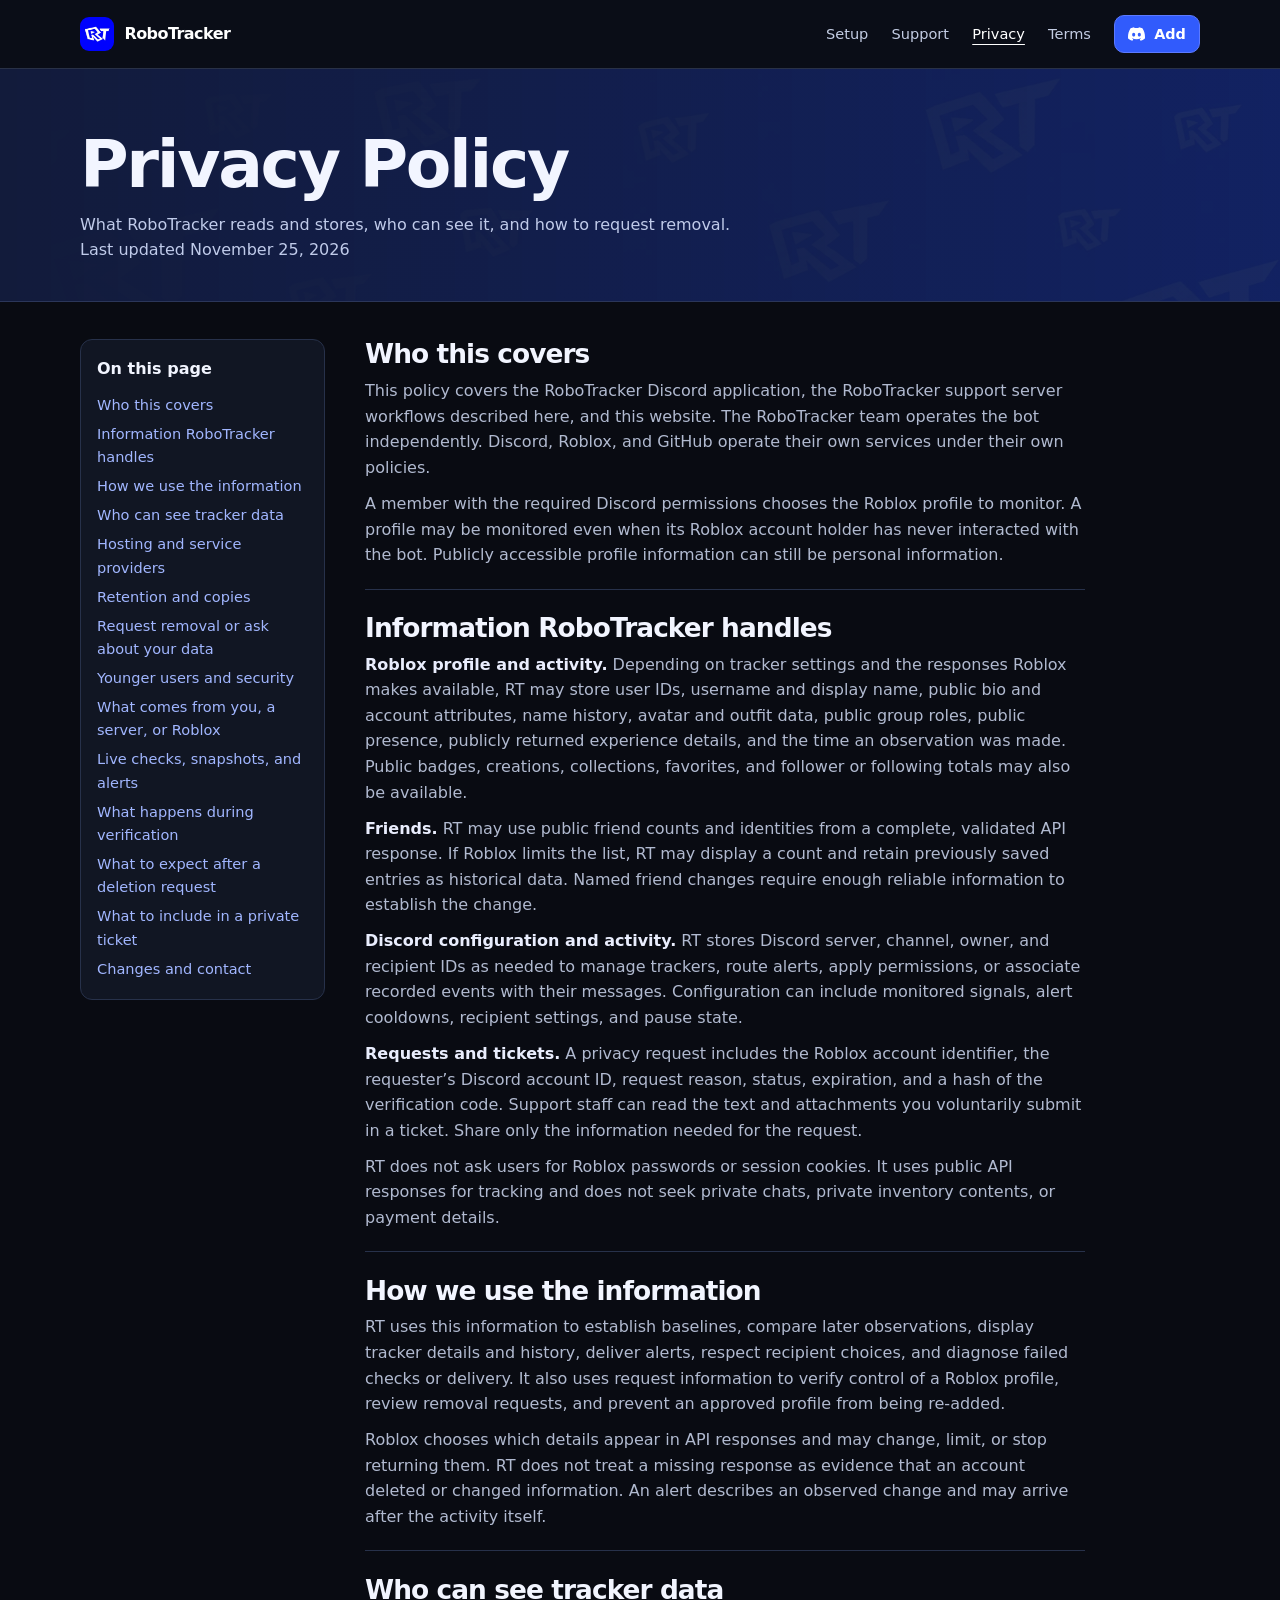
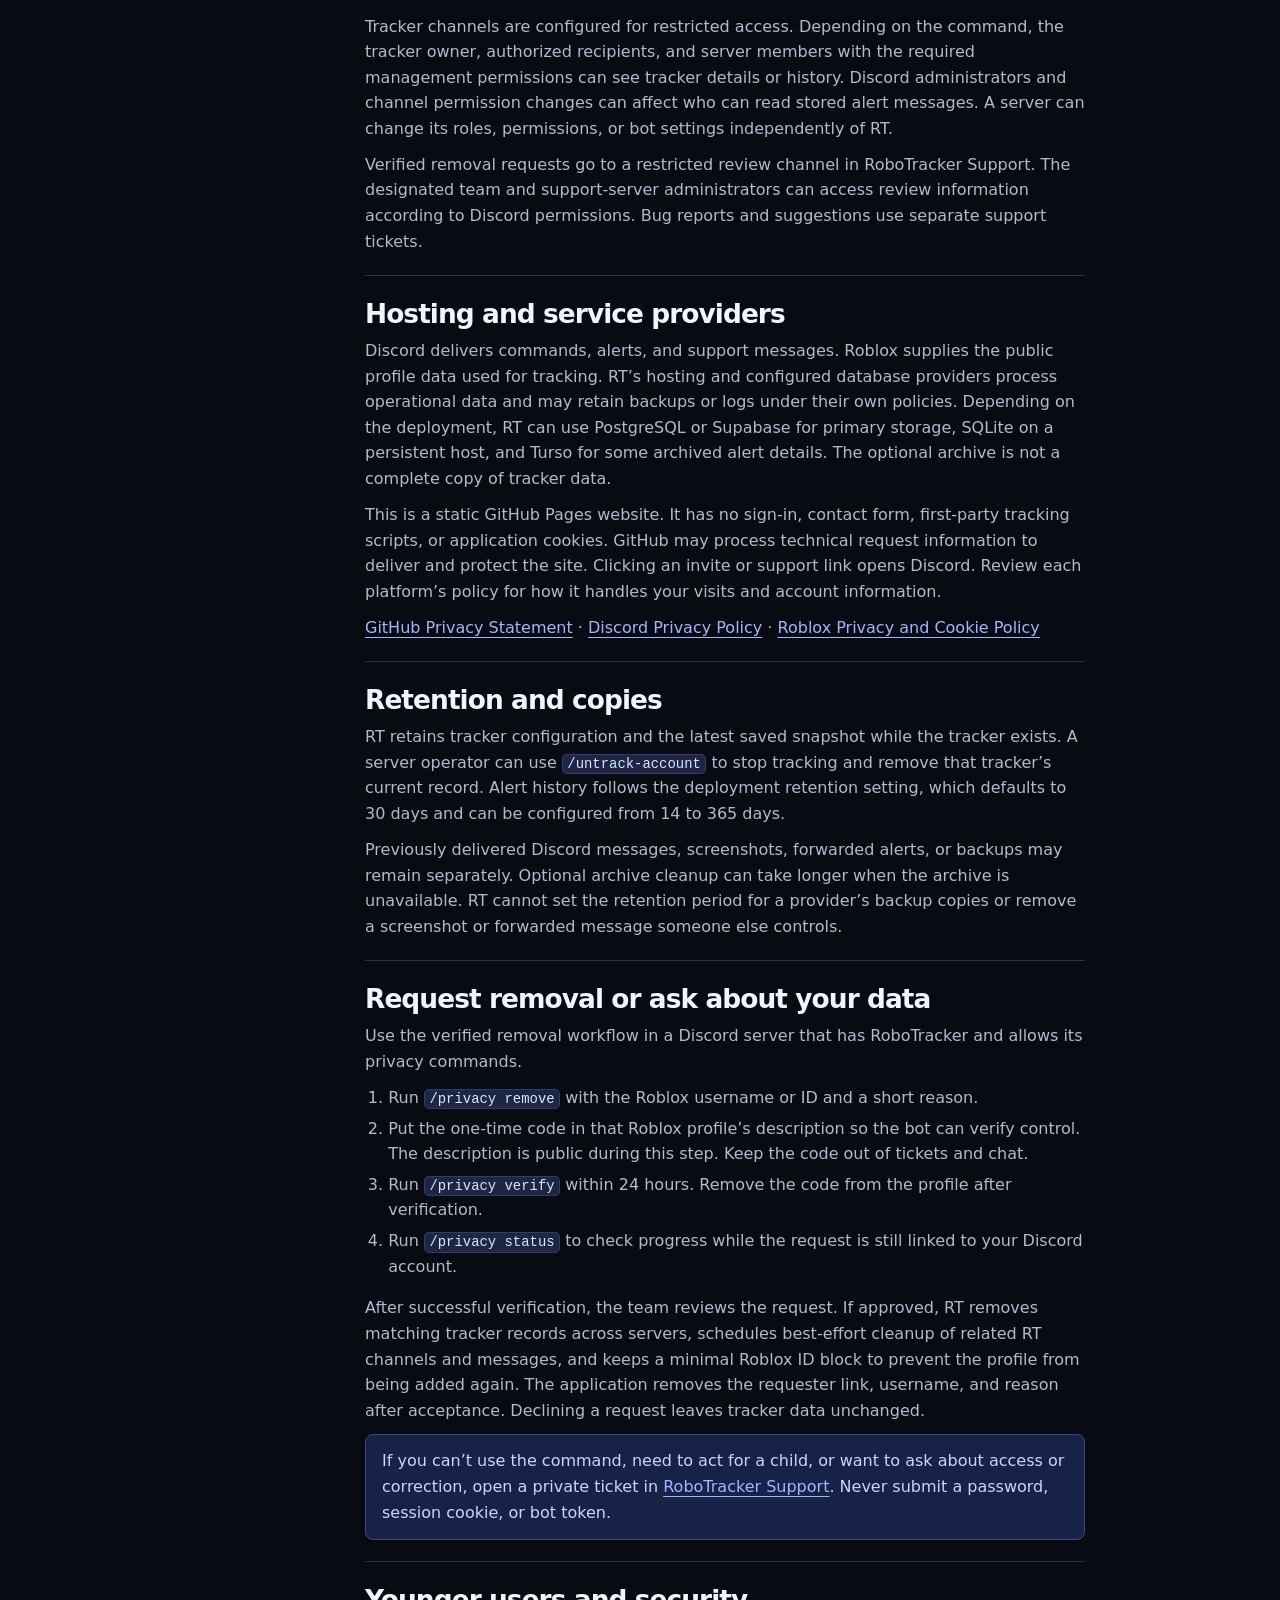
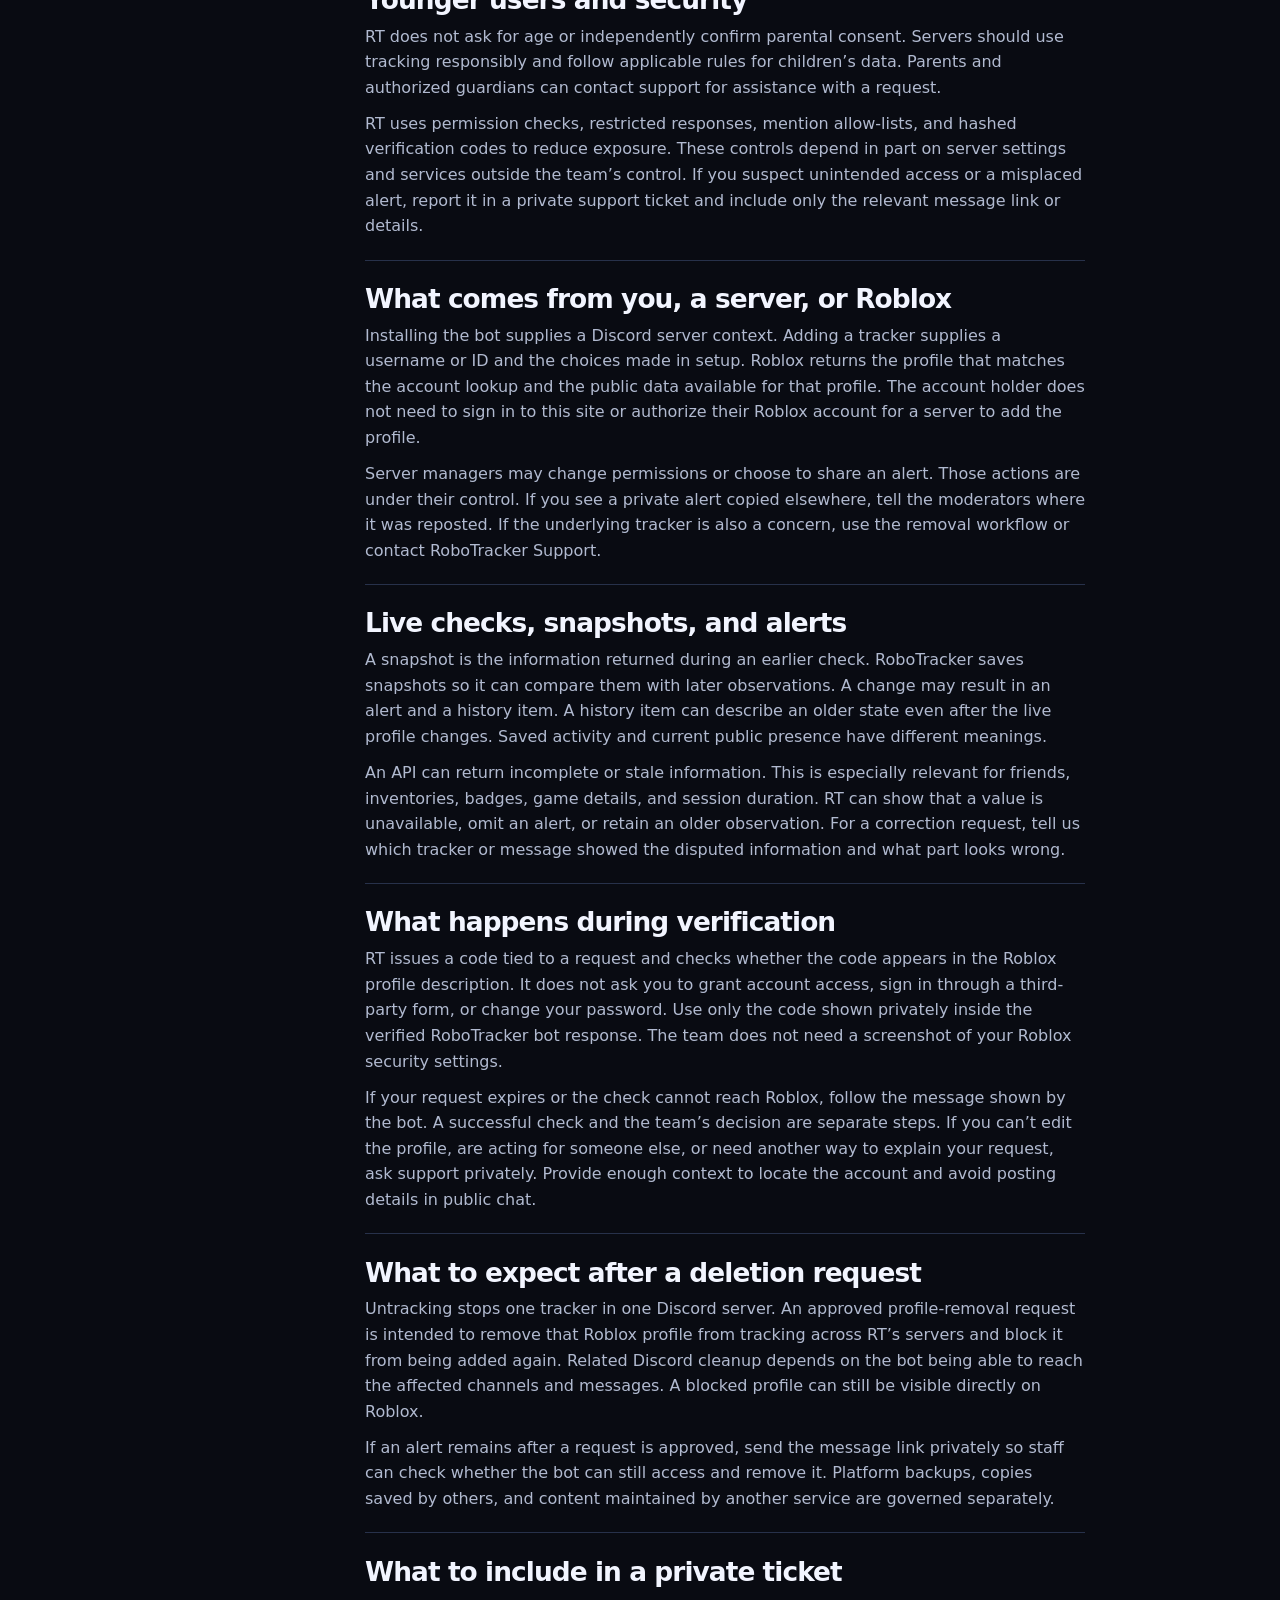
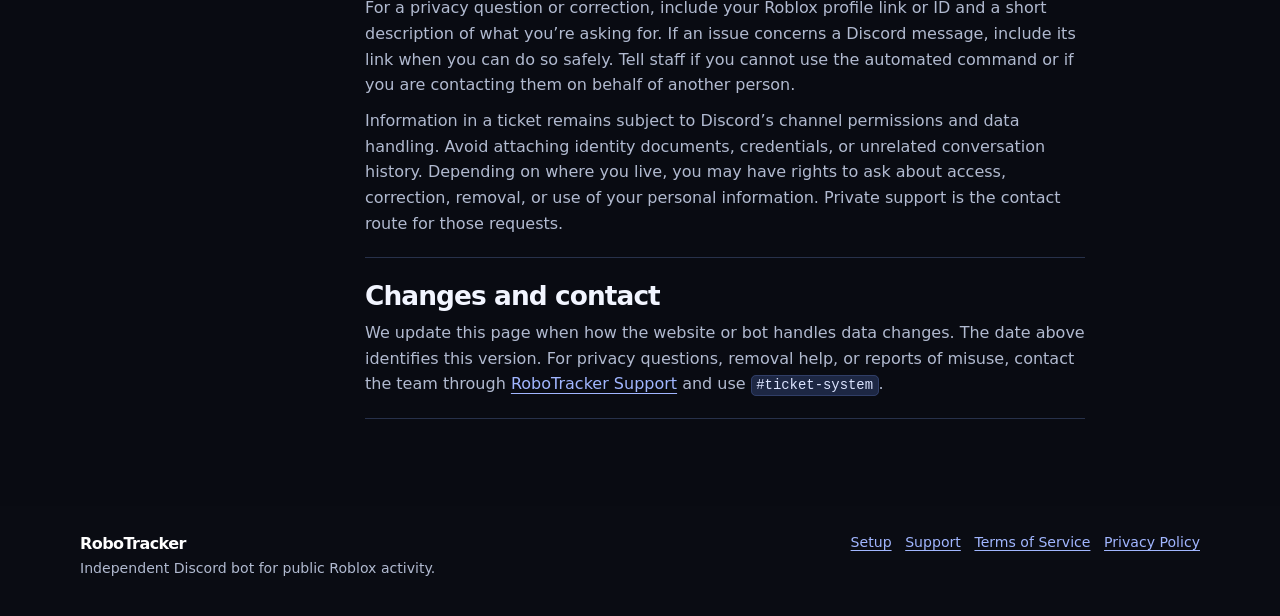
==== docs/privacy/index.html @ 1c3f000c "Refresh RoboTracker branding and expand policy pages" ====
<!doctype html>
<html lang="en">
<head>
  <meta charset="utf-8">
  <meta name="viewport" content="width=device-width,initial-scale=1">
  <meta http-equiv="refresh" content="0; url=../privacy.html">
  <link rel="canonical" href="../privacy.html">
  <title>Privacy Policy | RoboTracker</title>
  <link rel="stylesheet" href="../assets/site.css">
</head>
<body>
  <main class="wrap section">
    <h1>Privacy Policy</h1>
    <p><a href="../privacy.html">Continue to the Privacy Policy</a></p>
  </main>
</body>
</html>
---- docs/assets/site.css ----
:root{color-scheme:dark;--bg:#0a0c13;--panel:#131725;--muted:#a8b1c8;--text:#f5f7ff;--line:#293147;--accent:#7c9cff;--button:#315bfc;--width:1120px;font-family:Inter,"Segoe UI",system-ui,sans-serif;line-height:1.6}
*,*::before,*::after{box-sizing:border-box}
body{margin:0;background:var(--bg);color:var(--text);font-size:1rem}
a{color:#a1b6ff;text-underline-offset:.22em}a:hover{color:white}a:focus-visible,summary:focus-visible{outline:2px solid #a6bcff;outline-offset:5px}
img{display:block;max-width:100%;height:auto}h1,h2,h3,p{margin:0}h1,h2,h3{line-height:1.14;letter-spacing:-.035em}p,li{color:var(--muted)}h2{font-size:clamp(1.9rem,4vw,2.75rem)}h3{font-size:1.16rem}code{color:#dce4ff;background:#1d2743;border:1px solid #303e67;border-radius:5px;padding:.1em .32em;font-size:.87em;overflow-wrap:anywhere}section[id]{scroll-margin-top:5.4rem}
.wrap{width:min(var(--width),calc(100% - 3rem));margin-inline:auto}.skip{position:absolute;top:-5rem;left:1rem;z-index:5;background:white;color:#101532;padding:.5rem 1rem}.skip:focus{top:.5rem}
.site-header{position:sticky;top:0;z-index:2;background:#0b0e18f7;border-bottom:1px solid #293147}.top{display:flex;align-items:center;justify-content:space-between;gap:1.25rem;min-height:68px}.brand{display:inline-flex;align-items:center;gap:.65rem;color:white;text-decoration:none;font-weight:760;letter-spacing:-.035em}.brand img{width:34px;border-radius:9px}.nav{display:flex;align-items:center;gap:1.45rem}.nav>a:not(.button){color:#c3cce3;text-decoration:none;font-size:.91rem}.nav>a:hover,.nav>a[aria-current]{color:white;text-decoration:underline;text-underline-offset:.32em}
.button{display:inline-flex;align-items:center;justify-content:center;gap:.55rem;color:white;text-decoration:none;background:var(--button);border:1px solid #5c7aff;border-radius:10px;padding:.66rem 1.05rem;min-height:46px;font-weight:690;line-height:1.25;transition:background .15s}.button:hover{background:#426aff}.button.secondary{background:#141d35;border-color:#3a4c7d}.button.secondary:hover{background:#223055}.button.small{min-height:38px;padding:.46rem .82rem;font-size:.9rem}
.hero{position:relative;overflow:hidden;border-bottom:1px solid #223055;background:#111b44}.hero::before{content:"";position:absolute;inset:0;background:linear-gradient(90deg,#111838 4%,#111b42e8 41%,#13266070 100%),linear-gradient(0deg,#101732 0%,transparent 66%),url("rt-wallpaper.webp") center/cover no-repeat}.hero-inner{position:relative;min-height:555px;display:grid;grid-template-columns:1.13fr .87fr;align-items:center;gap:3.4rem;padding-block:4.1rem}
.eyebrow{font-size:.86rem;color:#b5c5ff;letter-spacing:.08em;font-weight:690}.hero h1{font-size:clamp(3.15rem,6vw,5.1rem);line-height:.99;letter-spacing:-.075em;margin:.7rem 0 1.2rem}.hero h1 span{display:block;color:#9bb4ff}.hero-copy>p:not(.eyebrow){max-width:34rem;font-size:1.08rem;color:#c4cdeb}.actions{display:flex;gap:.7rem;flex-wrap:wrap;margin-top:1.5rem}.hero .fine{display:block;margin-top:.85rem;color:#b5c4ec;font-size:.87rem}

.section{padding-block:4.2rem;border-bottom:1px solid #20283b}.section-head{display:flex;align-items:end;justify-content:space-between;gap:1.5rem;margin-bottom:1.5rem}.section-head p{max-width:34rem;margin-top:.6rem}.feature-grid{display:grid;grid-template-columns:repeat(3,minmax(0,1fr));gap:.85rem}.feature{padding:1.25rem;border:1px solid var(--line);border-radius:13px;background:linear-gradient(145deg,#171e35,var(--panel) 80%);min-height:10.5rem}.feature h3{margin-bottom:.45rem}
.setup-grid,.bottom-grid{display:grid;grid-template-columns:1fr 1fr;gap:1rem}.steps,.command-list,.support-panel{margin:0;padding:1.25rem 1.45rem;background:var(--panel);border:1px solid var(--line);border-radius:13px}.steps{padding-left:2.8rem}.steps li+li{margin-top:.85rem}.steps li::marker{color:#a5b6ff;font-weight:700}.steps strong{color:white;display:block}.command-list{display:grid;gap:.55rem}.command-list div{display:grid;grid-template-columns:minmax(9rem,.9fr) 1fr;gap:.65rem;padding-bottom:.45rem;border-bottom:1px solid #282f43}.command-list div:last-child{border:0;padding-bottom:0}.command-list dd,.command-list dt{margin:0}.command-list dd{color:var(--muted);font-size:.92rem}.support-panel h2{font-size:1.7rem;margin-bottom:.55rem}.support-panel .actions{margin-top:1rem}
.faq{max-width:52rem}.faq details{border-bottom:1px solid var(--line);padding:.85rem .2rem}.faq summary{cursor:pointer;font-weight:640;color:#e7edff}.faq details p{margin:.55rem 0 0 1.1rem}.site-footer{padding:1.6rem 0 2.3rem;background:#0a0c13}.foot{display:flex;justify-content:space-between;gap:1rem;flex-wrap:wrap}.foot p{font-size:.88rem}.foot nav{display:flex;flex-wrap:wrap;gap:.85rem;font-size:.88rem}
.legal-hero{padding:3.1rem 0 2.4rem;background:linear-gradient(90deg,#121b3b,#151d46d9),url("rt-wallpaper.webp") center/cover;border-bottom:1px solid #2b3659}.legal-hero h1{font-size:clamp(2.8rem,6vw,4.15rem);margin:.55rem 0}.legal-hero p{max-width:45rem;color:#c0cbea}.policy-layout{display:grid;grid-template-columns:minmax(185px,245px) minmax(0,720px);gap:2.5rem;padding-block:2.3rem 4rem}.toc{align-self:start;position:sticky;top:90px;background:var(--panel);border:1px solid var(--line);border-radius:12px;padding:1rem}.toc strong{display:block;margin-bottom:.5rem}.toc a{display:block;padding:.18rem 0;font-size:.91rem;text-decoration:none}.toc a:hover{text-decoration:underline}.policy section{padding:0 0 1.3rem;margin-bottom:1.45rem;border-bottom:1px solid var(--line)}.policy section h2{font-size:1.65rem;margin-bottom:.55rem}.policy p+p,.policy ul,.policy ol{margin-top:.65rem}.policy ul,.policy ol{padding-left:1.45rem}.policy li+li{margin-top:.32rem}.policy strong{color:#e9edfd}.policy .callout{color:#cbd6f6;background:#172247;border:1px solid #394b87;border-radius:8px;padding:.85rem 1rem}
@media(max-width:800px){.hero-inner{grid-template-columns:1fr;gap:1.6rem;padding-block:2.85rem}.feature-grid{grid-template-columns:repeat(2,minmax(0,1fr))}.section{padding-block:3rem}.policy-layout{gap:1.5rem}}
@media(max-width:570px){.wrap{width:calc(100% - 1.6rem)}.top{min-height:auto;gap:.45rem;flex-wrap:wrap;padding-block:.6rem}.site-header{position:static}.nav{gap:.72rem;flex-wrap:wrap}.nav>a:not(.button){font-size:.85rem}.nav .button{min-height:33px;font-size:.82rem;padding:.35rem .55rem}.brand img{width:27px}.hero h1{font-size:clamp(2.9rem,11vw,3.5rem)}.hero-inner{padding-block:2.3rem}.feature-grid,.setup-grid,.bottom-grid,.policy-layout{grid-template-columns:1fr}.feature{min-height:auto}.section-head{display:block}.toc{position:static}.command-list div{grid-template-columns:1fr;gap:.15rem}.legal-hero{padding-block:2rem}.policy-layout{padding-top:1.3rem}section[id]{scroll-margin-top:1rem}}
@media(prefers-reduced-motion:reduce){*,*::before,*::after{transition:none!important}}

/* Motion follows the brand mark. Text and controls are visible from the first frame. */
:root{--bg:#090b12;--panel:#111623;--line:#27314a;--text:#f2f5ff;--muted:#b1bad0}
.hero::before{background:linear-gradient(90deg,#10142e 3%,#121c49ec 48%,#12338477 100%),linear-gradient(0deg,#0d142d 0%,transparent 68%),url("rt-wallpaper.webp") center/cover no-repeat}
.hero-inner{min-height:570px;gap:2.7rem}
.hero-mark{position:relative;isolation:isolate;display:grid;place-items:center;aspect-ratio:1;margin:auto;width:min(100%,400px)}
.hero-mark::before{content:"";position:absolute;inset:12%;background:#184dff79;filter:blur(54px);border-radius:50%;z-index:-1}
.hero-mark>img{display:block;width:65%;height:auto;border-radius:23%;border:1px solid #899affb3;box-shadow:0 24px 70px #050b2b9c;transform:rotate(-8deg);animation:mark-float 7s ease-in-out infinite}
.logo-orbit{position:absolute;inset:4%;border:1px solid #b6caff45;border-radius:50%;animation:orbit-turn 26s linear infinite}
.logo-orbit.inner{inset:13%;border-color:#b6caff26;animation-duration:19s;animation-direction:reverse}
.logo-orbit::before{content:"";position:absolute;top:10%;left:17%;width:.36rem;height:.36rem;border-radius:50%;background:#c2d1ff;box-shadow:0 0 16px #a1b7ff}
.button>img{width:1.25rem;height:1.25rem;flex:none}.button.small>img{width:1.07rem;height:1.07rem}
.button{transition:background .2s,border-color .2s,box-shadow .2s,transform .2s}
.button:hover{transform:translateY(-2px);box-shadow:0 8px 22px #1b3bbb65}
.feature{position:relative;min-height:8.75rem;padding-top:1.5rem;transition:border-color .2s,background .2s,transform .2s}
.feature::before{content:"";display:block;width:1.6rem;height:2px;border-radius:3px;background:#759bff;margin-bottom:.75rem}
.feature:hover{border-color:#526da8;transform:translateY(-3px)}
.faq details[open]{padding-bottom:1.05rem}.faq details[open] p{animation:open-answer .24s ease-out}
@keyframes mark-float{0%,100%{transform:translateY(2px) rotate(-8deg)}50%{transform:translateY(-10px) rotate(-5deg)}}
@keyframes orbit-turn{to{transform:rotate(360deg)}}
@keyframes open-answer{from{opacity:.5;transform:translateY(-3px)}to{opacity:1;transform:translateY(0)}}
.toc{max-height:calc(100vh - 110px);overflow:auto;overscroll-behavior:contain}
@media(max-width:800px){.hero-inner{min-height:0;gap:1.25rem}.hero-mark{width:min(100%,330px)}}
@media(max-width:570px){.hero-mark{width:min(100%,255px)}.toc{max-height:none}.feature{min-height:auto}}
@media(prefers-reduced-motion:reduce){*,*::before,*::after{animation:none!important;transition:none!important}.button:hover,.feature:hover{transform:none}}
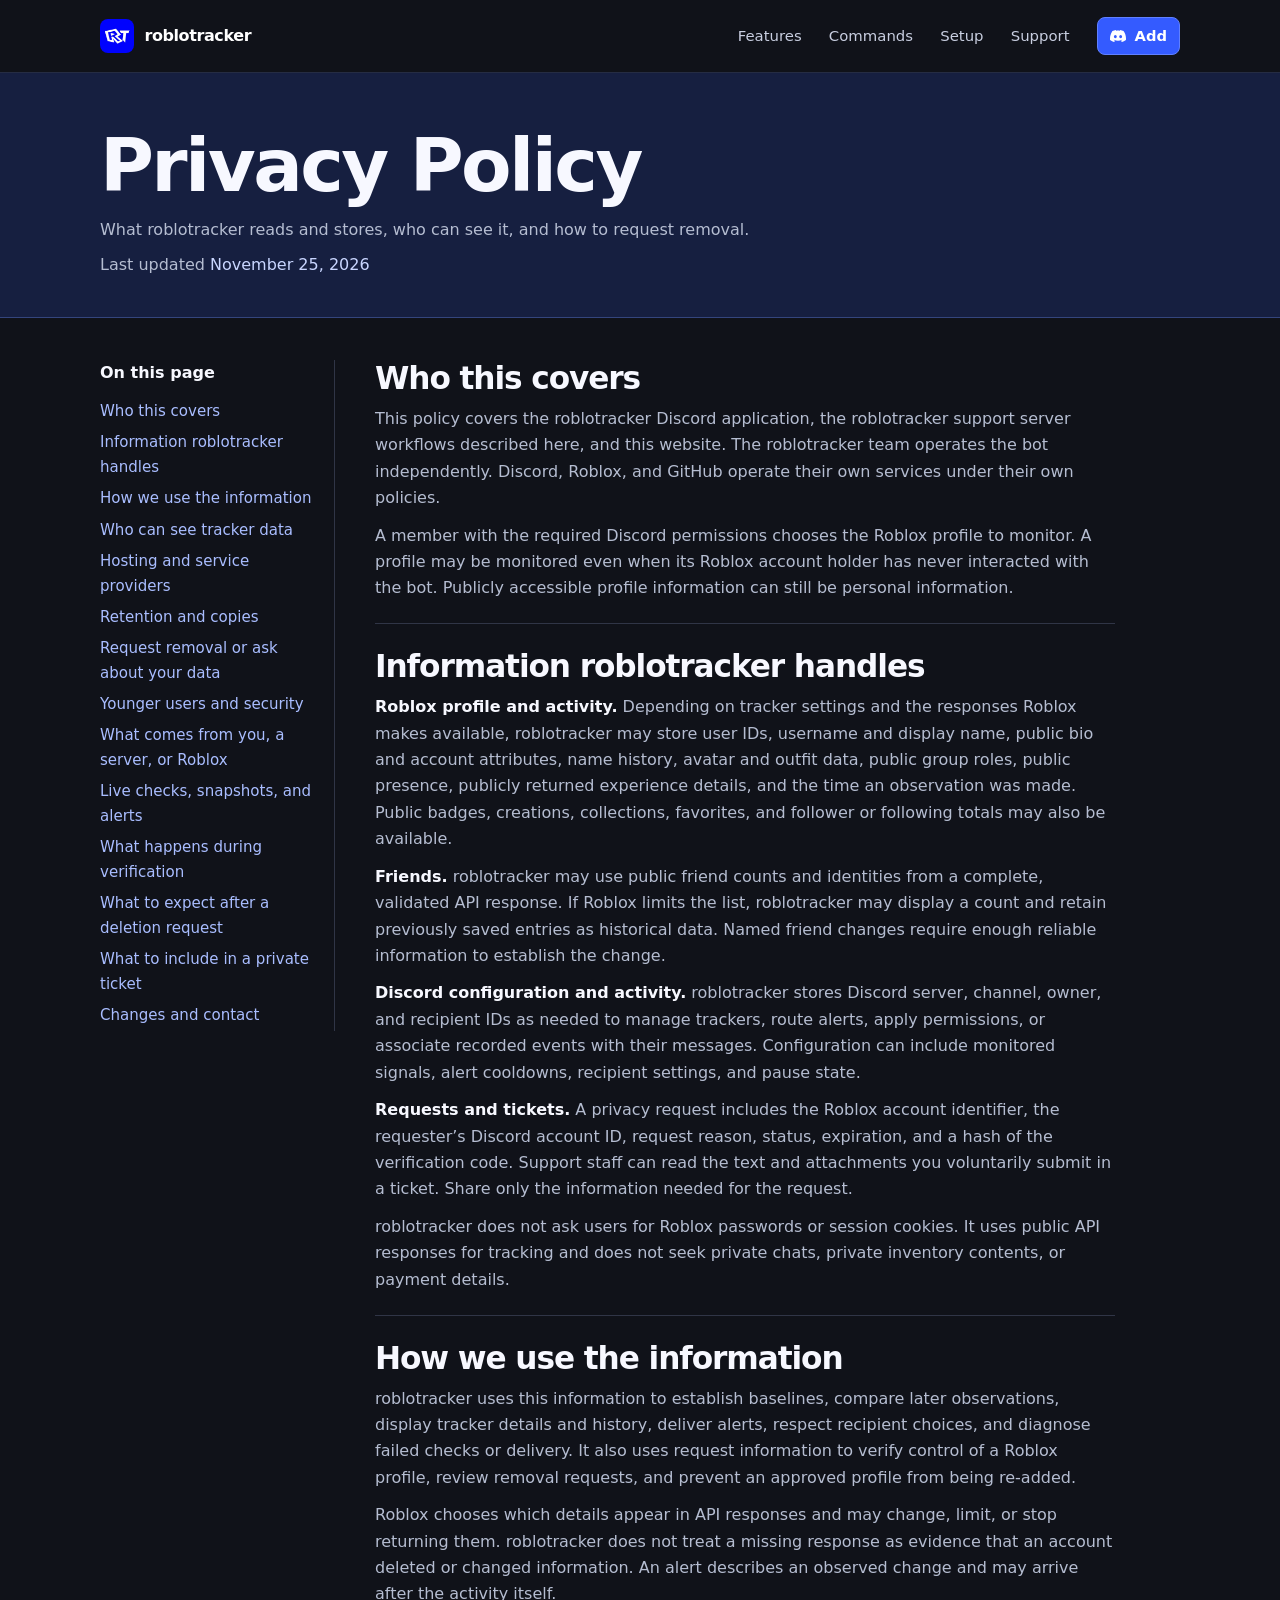
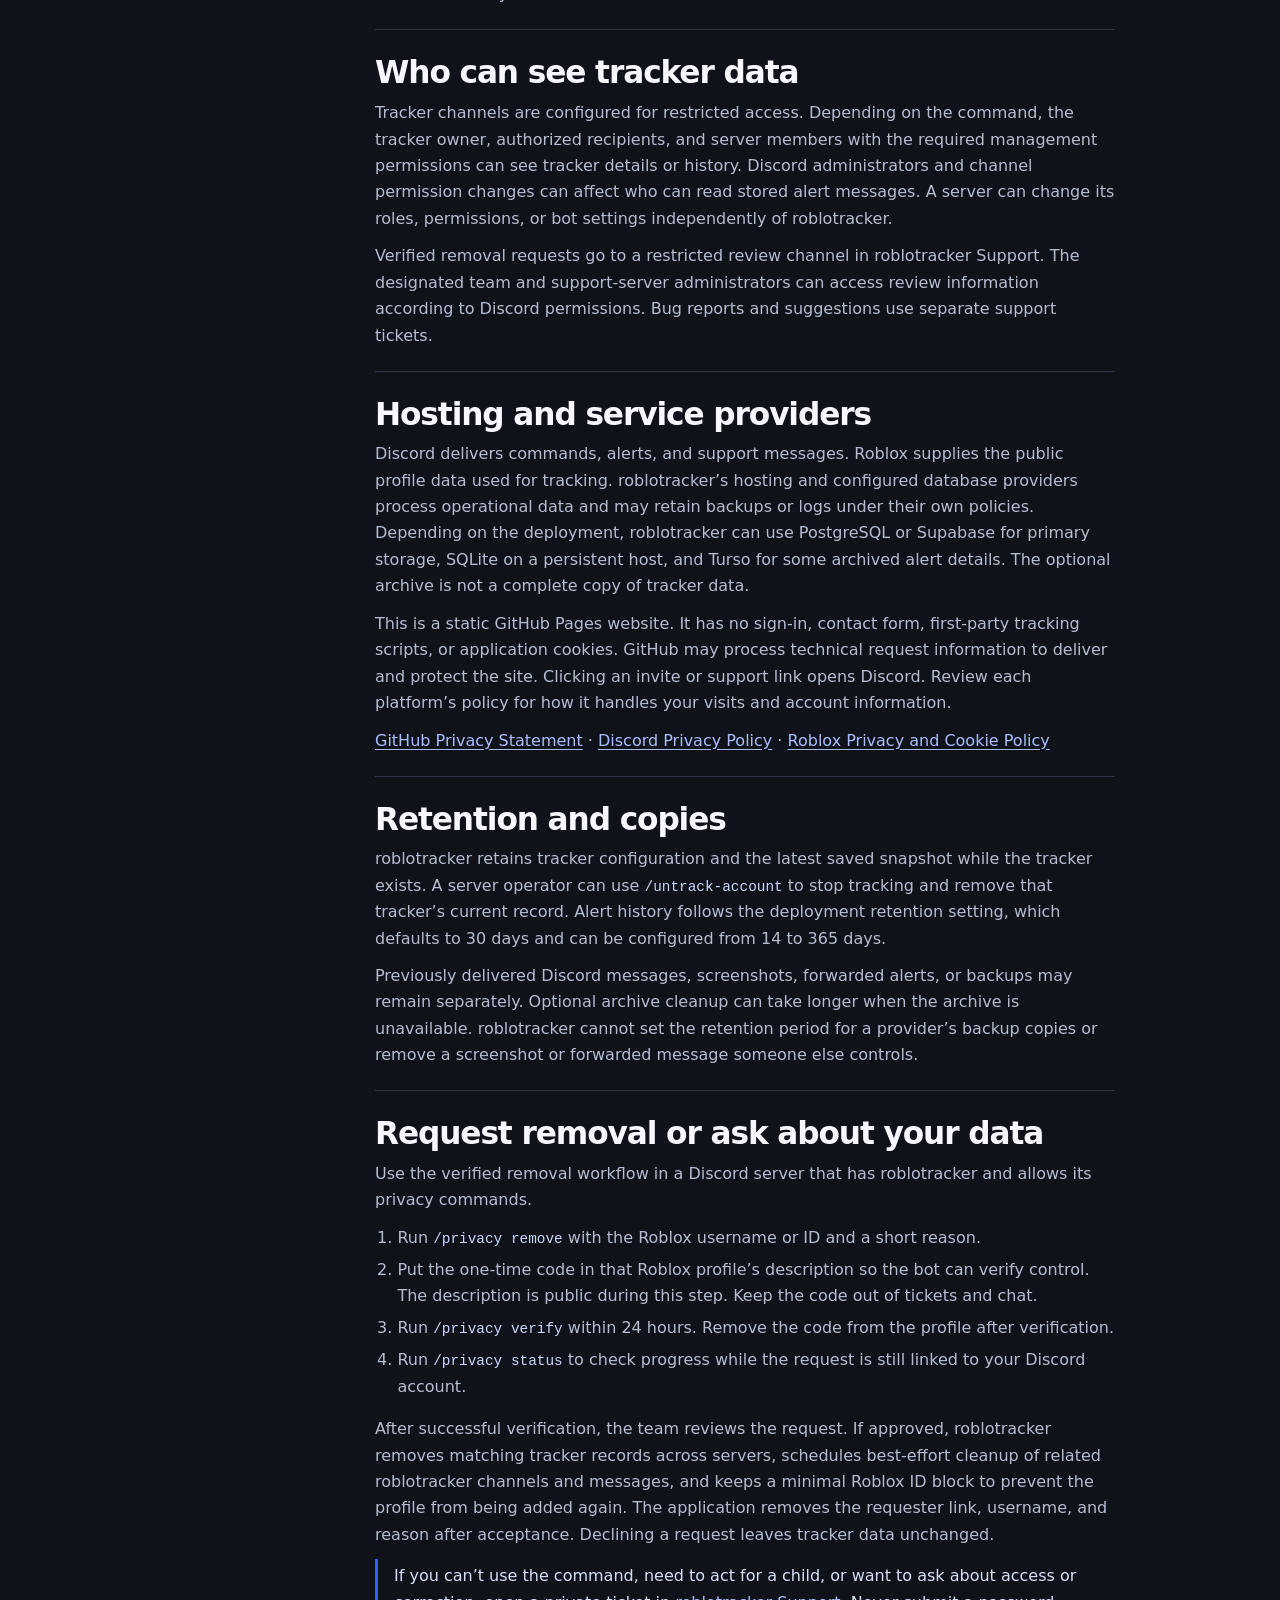
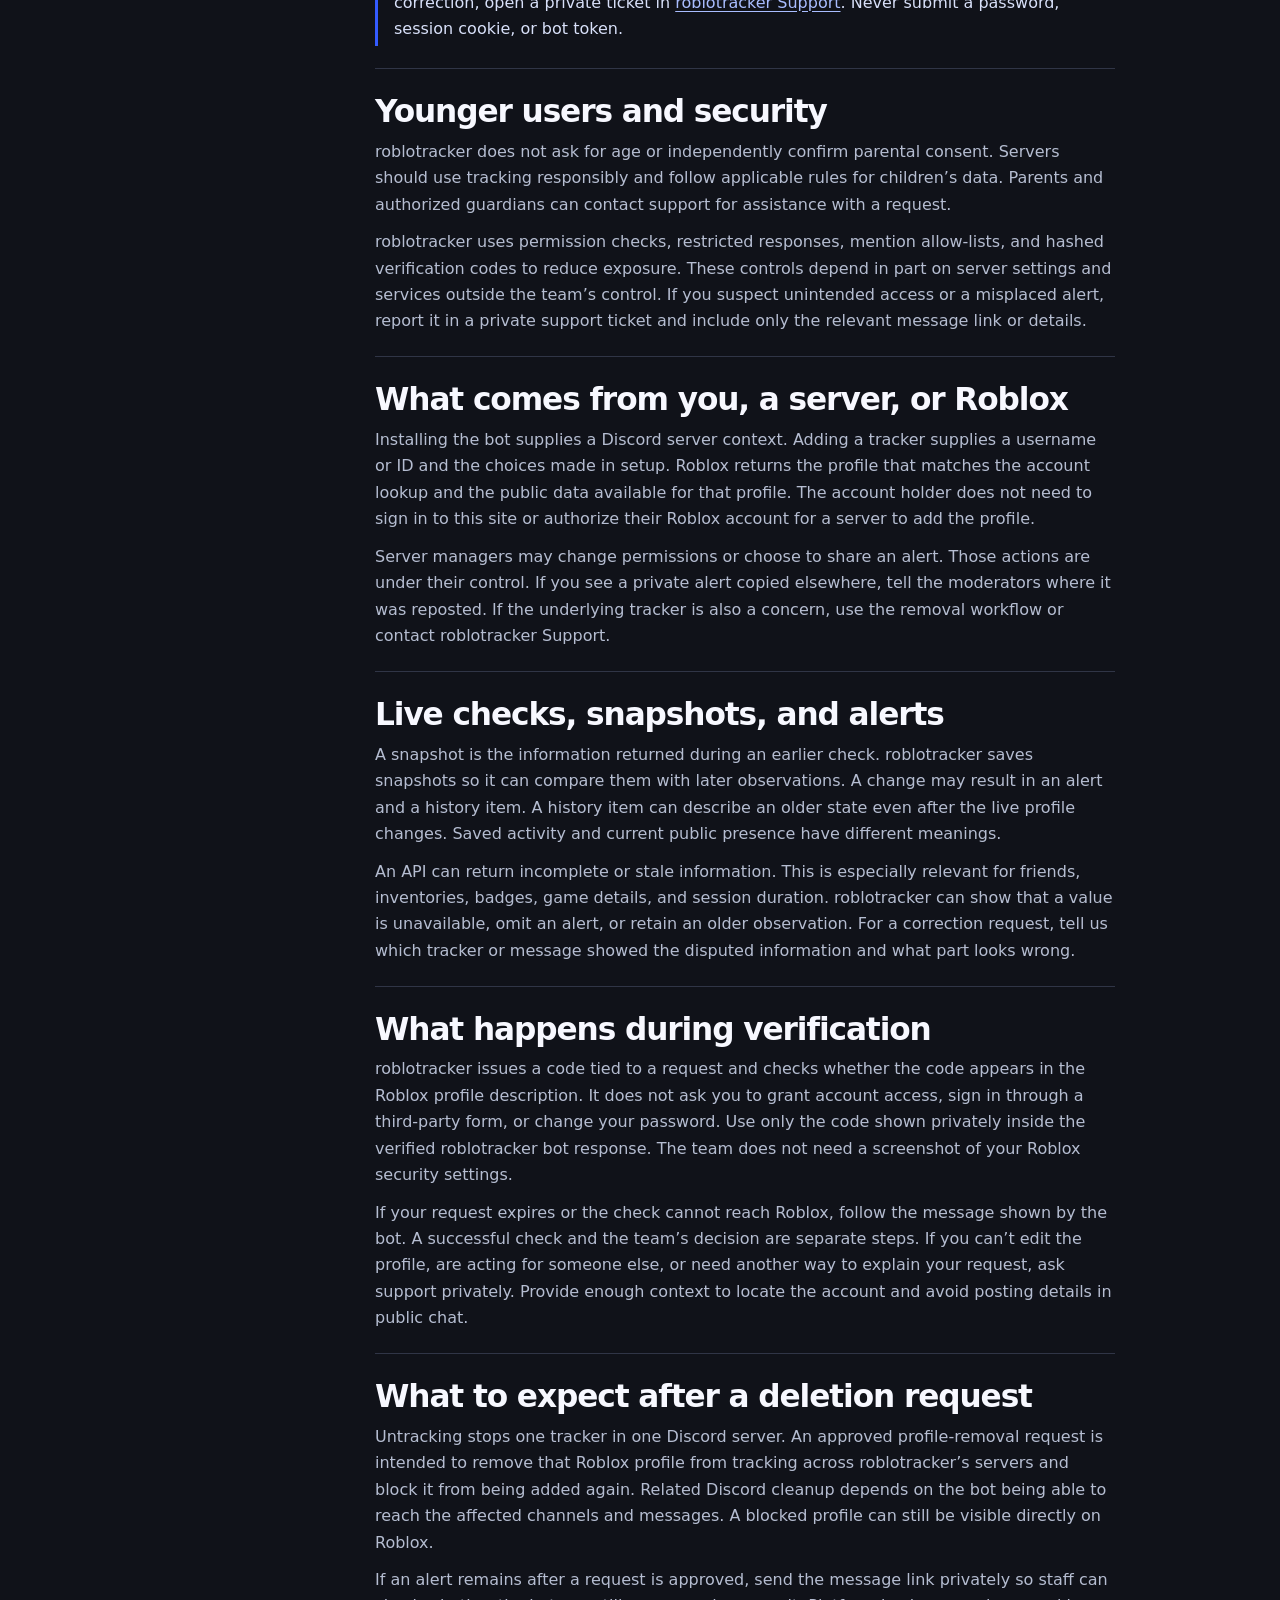
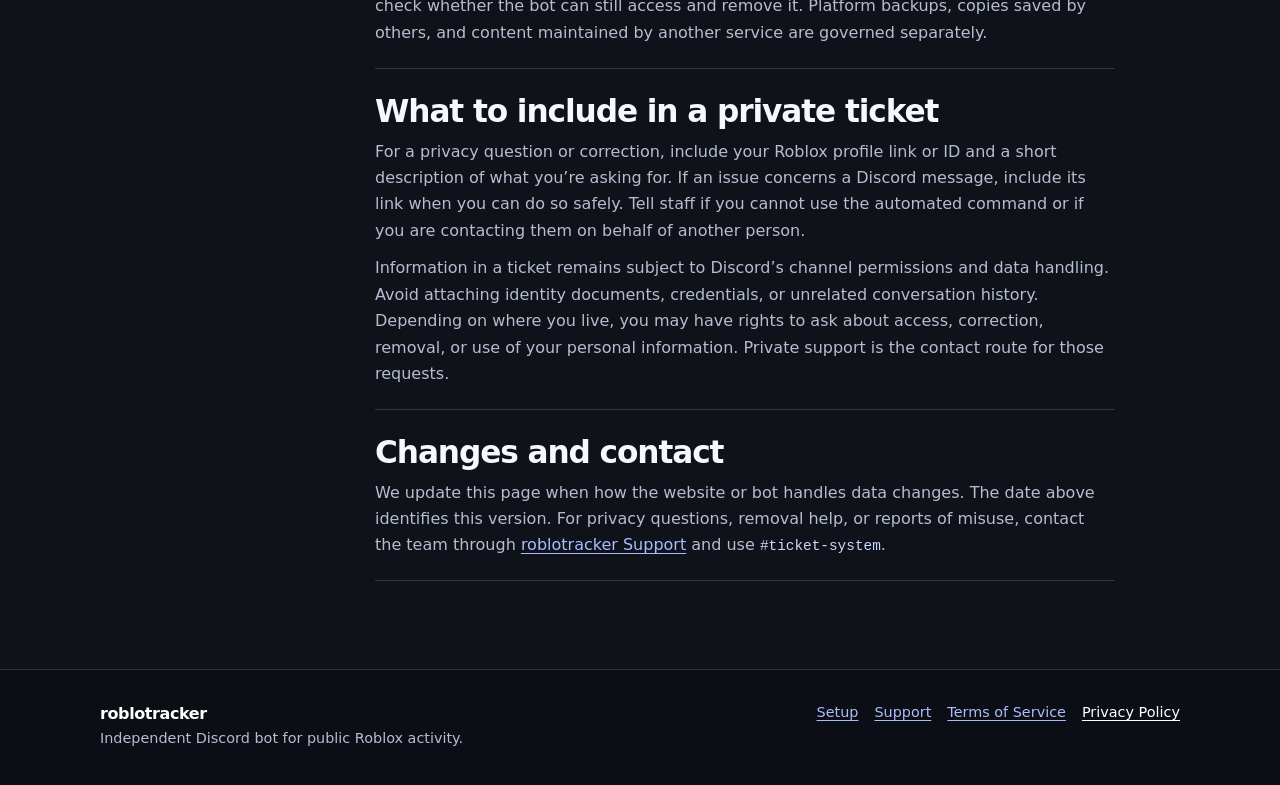
==== commit 3d9bb83f: "Rename public site to roblotracker" ====
--- a/docs/privacy/index.html
+++ b/docs/privacy/index.html
@@ -5,7 +5,7 @@
   <meta name="viewport" content="width=device-width,initial-scale=1">
   <meta http-equiv="refresh" content="0; url=../privacy.html">
   <link rel="canonical" href="../privacy.html">
-  <title>Privacy Policy | RoboTracker</title>
+  <title>Privacy Policy | roblotracker</title>
   <link rel="stylesheet" href="../assets/site.css">
 </head>
 <body>
--- a/docs/assets/site.css
+++ b/docs/assets/site.css
@@ -1,43 +1,178 @@
-:root{color-scheme:dark;--bg:#0a0c13;--panel:#131725;--muted:#a8b1c8;--text:#f5f7ff;--line:#293147;--accent:#7c9cff;--button:#315bfc;--width:1120px;font-family:Inter,"Segoe UI",system-ui,sans-serif;line-height:1.6}
-*,*::before,*::after{box-sizing:border-box}
-body{margin:0;background:var(--bg);color:var(--text);font-size:1rem}
-a{color:#a1b6ff;text-underline-offset:.22em}a:hover{color:white}a:focus-visible,summary:focus-visible{outline:2px solid #a6bcff;outline-offset:5px}
-img{display:block;max-width:100%;height:auto}h1,h2,h3,p{margin:0}h1,h2,h3{line-height:1.14;letter-spacing:-.035em}p,li{color:var(--muted)}h2{font-size:clamp(1.9rem,4vw,2.75rem)}h3{font-size:1.16rem}code{color:#dce4ff;background:#1d2743;border:1px solid #303e67;border-radius:5px;padding:.1em .32em;font-size:.87em;overflow-wrap:anywhere}section[id]{scroll-margin-top:5.4rem}
-.wrap{width:min(var(--width),calc(100% - 3rem));margin-inline:auto}.skip{position:absolute;top:-5rem;left:1rem;z-index:5;background:white;color:#101532;padding:.5rem 1rem}.skip:focus{top:.5rem}
-.site-header{position:sticky;top:0;z-index:2;background:#0b0e18f7;border-bottom:1px solid #293147}.top{display:flex;align-items:center;justify-content:space-between;gap:1.25rem;min-height:68px}.brand{display:inline-flex;align-items:center;gap:.65rem;color:white;text-decoration:none;font-weight:760;letter-spacing:-.035em}.brand img{width:34px;border-radius:9px}.nav{display:flex;align-items:center;gap:1.45rem}.nav>a:not(.button){color:#c3cce3;text-decoration:none;font-size:.91rem}.nav>a:hover,.nav>a[aria-current]{color:white;text-decoration:underline;text-underline-offset:.32em}
-.button{display:inline-flex;align-items:center;justify-content:center;gap:.55rem;color:white;text-decoration:none;background:var(--button);border:1px solid #5c7aff;border-radius:10px;padding:.66rem 1.05rem;min-height:46px;font-weight:690;line-height:1.25;transition:background .15s}.button:hover{background:#426aff}.button.secondary{background:#141d35;border-color:#3a4c7d}.button.secondary:hover{background:#223055}.button.small{min-height:38px;padding:.46rem .82rem;font-size:.9rem}
-.hero{position:relative;overflow:hidden;border-bottom:1px solid #223055;background:#111b44}.hero::before{content:"";position:absolute;inset:0;background:linear-gradient(90deg,#111838 4%,#111b42e8 41%,#13266070 100%),linear-gradient(0deg,#101732 0%,transparent 66%),url("rt-wallpaper.webp") center/cover no-repeat}.hero-inner{position:relative;min-height:555px;display:grid;grid-template-columns:1.13fr .87fr;align-items:center;gap:3.4rem;padding-block:4.1rem}
-.eyebrow{font-size:.86rem;color:#b5c5ff;letter-spacing:.08em;font-weight:690}.hero h1{font-size:clamp(3.15rem,6vw,5.1rem);line-height:.99;letter-spacing:-.075em;margin:.7rem 0 1.2rem}.hero h1 span{display:block;color:#9bb4ff}.hero-copy>p:not(.eyebrow){max-width:34rem;font-size:1.08rem;color:#c4cdeb}.actions{display:flex;gap:.7rem;flex-wrap:wrap;margin-top:1.5rem}.hero .fine{display:block;margin-top:.85rem;color:#b5c4ec;font-size:.87rem}
+:root {
+  color-scheme: dark;
+  --bg: #101219;
+  --surface: #161922;
+  --ink: #f7f8ff;
+  --muted: #b5bdd1;
+  --line: #303546;
+  --blue: #345bff;
+  --link: #a9bdff;
+  --width: 1080px;
+  font-family: "Segoe UI", system-ui, sans-serif;
+  line-height: 1.65;
+}
 
-.section{padding-block:4.2rem;border-bottom:1px solid #20283b}.section-head{display:flex;align-items:end;justify-content:space-between;gap:1.5rem;margin-bottom:1.5rem}.section-head p{max-width:34rem;margin-top:.6rem}.feature-grid{display:grid;grid-template-columns:repeat(3,minmax(0,1fr));gap:.85rem}.feature{padding:1.25rem;border:1px solid var(--line);border-radius:13px;background:linear-gradient(145deg,#171e35,var(--panel) 80%);min-height:10.5rem}.feature h3{margin-bottom:.45rem}
-.setup-grid,.bottom-grid{display:grid;grid-template-columns:1fr 1fr;gap:1rem}.steps,.command-list,.support-panel{margin:0;padding:1.25rem 1.45rem;background:var(--panel);border:1px solid var(--line);border-radius:13px}.steps{padding-left:2.8rem}.steps li+li{margin-top:.85rem}.steps li::marker{color:#a5b6ff;font-weight:700}.steps strong{color:white;display:block}.command-list{display:grid;gap:.55rem}.command-list div{display:grid;grid-template-columns:minmax(9rem,.9fr) 1fr;gap:.65rem;padding-bottom:.45rem;border-bottom:1px solid #282f43}.command-list div:last-child{border:0;padding-bottom:0}.command-list dd,.command-list dt{margin:0}.command-list dd{color:var(--muted);font-size:.92rem}.support-panel h2{font-size:1.7rem;margin-bottom:.55rem}.support-panel .actions{margin-top:1rem}
-.faq{max-width:52rem}.faq details{border-bottom:1px solid var(--line);padding:.85rem .2rem}.faq summary{cursor:pointer;font-weight:640;color:#e7edff}.faq details p{margin:.55rem 0 0 1.1rem}.site-footer{padding:1.6rem 0 2.3rem;background:#0a0c13}.foot{display:flex;justify-content:space-between;gap:1rem;flex-wrap:wrap}.foot p{font-size:.88rem}.foot nav{display:flex;flex-wrap:wrap;gap:.85rem;font-size:.88rem}
-.legal-hero{padding:3.1rem 0 2.4rem;background:linear-gradient(90deg,#121b3b,#151d46d9),url("rt-wallpaper.webp") center/cover;border-bottom:1px solid #2b3659}.legal-hero h1{font-size:clamp(2.8rem,6vw,4.15rem);margin:.55rem 0}.legal-hero p{max-width:45rem;color:#c0cbea}.policy-layout{display:grid;grid-template-columns:minmax(185px,245px) minmax(0,720px);gap:2.5rem;padding-block:2.3rem 4rem}.toc{align-self:start;position:sticky;top:90px;background:var(--panel);border:1px solid var(--line);border-radius:12px;padding:1rem}.toc strong{display:block;margin-bottom:.5rem}.toc a{display:block;padding:.18rem 0;font-size:.91rem;text-decoration:none}.toc a:hover{text-decoration:underline}.policy section{padding:0 0 1.3rem;margin-bottom:1.45rem;border-bottom:1px solid var(--line)}.policy section h2{font-size:1.65rem;margin-bottom:.55rem}.policy p+p,.policy ul,.policy ol{margin-top:.65rem}.policy ul,.policy ol{padding-left:1.45rem}.policy li+li{margin-top:.32rem}.policy strong{color:#e9edfd}.policy .callout{color:#cbd6f6;background:#172247;border:1px solid #394b87;border-radius:8px;padding:.85rem 1rem}
-@media(max-width:800px){.hero-inner{grid-template-columns:1fr;gap:1.6rem;padding-block:2.85rem}.feature-grid{grid-template-columns:repeat(2,minmax(0,1fr))}.section{padding-block:3rem}.policy-layout{gap:1.5rem}}
-@media(max-width:570px){.wrap{width:calc(100% - 1.6rem)}.top{min-height:auto;gap:.45rem;flex-wrap:wrap;padding-block:.6rem}.site-header{position:static}.nav{gap:.72rem;flex-wrap:wrap}.nav>a:not(.button){font-size:.85rem}.nav .button{min-height:33px;font-size:.82rem;padding:.35rem .55rem}.brand img{width:27px}.hero h1{font-size:clamp(2.9rem,11vw,3.5rem)}.hero-inner{padding-block:2.3rem}.feature-grid,.setup-grid,.bottom-grid,.policy-layout{grid-template-columns:1fr}.feature{min-height:auto}.section-head{display:block}.toc{position:static}.command-list div{grid-template-columns:1fr;gap:.15rem}.legal-hero{padding-block:2rem}.policy-layout{padding-top:1.3rem}section[id]{scroll-margin-top:1rem}}
-@media(prefers-reduced-motion:reduce){*,*::before,*::after{transition:none!important}}
+*, *::before, *::after { box-sizing: border-box; }
+body { margin: 0; background: var(--bg); color: var(--ink); font-size: 1rem; }
+img { display: block; max-width: 100%; height: auto; }
+h1, h2, h3, p, dl, dd { margin: 0; }
+h1, h2, h3 { line-height: 1.16; letter-spacing: -.035em; }
+p, dd { color: var(--muted); }
+h2 { font-size: clamp(2rem, 4.5vw, 3.3rem); }
+a { color: var(--link); text-underline-offset: .21em; }
+a:hover { color: white; }
+a:focus-visible, summary:focus-visible { outline: 2px solid #a4bcff; outline-offset: 4px; }
+code {
+  font: .9em/1.45 Consolas, "Liberation Mono", monospace;
+  color: #cbd7ff;
+  overflow-wrap: anywhere;
+}
 
-/* Motion follows the brand mark. Text and controls are visible from the first frame. */
-:root{--bg:#090b12;--panel:#111623;--line:#27314a;--text:#f2f5ff;--muted:#b1bad0}
-.hero::before{background:linear-gradient(90deg,#10142e 3%,#121c49ec 48%,#12338477 100%),linear-gradient(0deg,#0d142d 0%,transparent 68%),url("rt-wallpaper.webp") center/cover no-repeat}
-.hero-inner{min-height:570px;gap:2.7rem}
-.hero-mark{position:relative;isolation:isolate;display:grid;place-items:center;aspect-ratio:1;margin:auto;width:min(100%,400px)}
-.hero-mark::before{content:"";position:absolute;inset:12%;background:#184dff79;filter:blur(54px);border-radius:50%;z-index:-1}
-.hero-mark>img{display:block;width:65%;height:auto;border-radius:23%;border:1px solid #899affb3;box-shadow:0 24px 70px #050b2b9c;transform:rotate(-8deg);animation:mark-float 7s ease-in-out infinite}
-.logo-orbit{position:absolute;inset:4%;border:1px solid #b6caff45;border-radius:50%;animation:orbit-turn 26s linear infinite}
-.logo-orbit.inner{inset:13%;border-color:#b6caff26;animation-duration:19s;animation-direction:reverse}
-.logo-orbit::before{content:"";position:absolute;top:10%;left:17%;width:.36rem;height:.36rem;border-radius:50%;background:#c2d1ff;box-shadow:0 0 16px #a1b7ff}
-.button>img{width:1.25rem;height:1.25rem;flex:none}.button.small>img{width:1.07rem;height:1.07rem}
-.button{transition:background .2s,border-color .2s,box-shadow .2s,transform .2s}
-.button:hover{transform:translateY(-2px);box-shadow:0 8px 22px #1b3bbb65}
-.feature{position:relative;min-height:8.75rem;padding-top:1.5rem;transition:border-color .2s,background .2s,transform .2s}
-.feature::before{content:"";display:block;width:1.6rem;height:2px;border-radius:3px;background:#759bff;margin-bottom:.75rem}
-.feature:hover{border-color:#526da8;transform:translateY(-3px)}
-.faq details[open]{padding-bottom:1.05rem}.faq details[open] p{animation:open-answer .24s ease-out}
-@keyframes mark-float{0%,100%{transform:translateY(2px) rotate(-8deg)}50%{transform:translateY(-10px) rotate(-5deg)}}
-@keyframes orbit-turn{to{transform:rotate(360deg)}}
-@keyframes open-answer{from{opacity:.5;transform:translateY(-3px)}to{opacity:1;transform:translateY(0)}}
-.toc{max-height:calc(100vh - 110px);overflow:auto;overscroll-behavior:contain}
-@media(max-width:800px){.hero-inner{min-height:0;gap:1.25rem}.hero-mark{width:min(100%,330px)}}
-@media(max-width:570px){.hero-mark{width:min(100%,255px)}.toc{max-height:none}.feature{min-height:auto}}
-@media(prefers-reduced-motion:reduce){*,*::before,*::after{animation:none!important;transition:none!important}.button:hover,.feature:hover{transform:none}}
+.wrap { width: min(var(--width), calc(100% - 3rem)); margin-inline: auto; }
+.skip { position: absolute; top: -5rem; left: .75rem; z-index: 5; background: white; color: #101219; padding: .5rem .8rem; }
+.skip:focus { top: .45rem; }
+section[id] { scroll-margin-top: 1.5rem; }
+
+.site-header { background: #101219; border-bottom: 1px solid #252c43; }
+.top { display: flex; justify-content: space-between; align-items: center; gap: 1rem; min-height: 72px; }
+.brand { display: inline-flex; align-items: center; gap: .65rem; color: white; text-decoration: none; letter-spacing: -.025em; font-weight: 740; }
+.brand img { width: 34px; height: 34px; border-radius: 8px; }
+.nav { display: flex; align-items: center; gap: clamp(.9rem, 2.5vw, 1.7rem); }
+.nav > a:not(.button) { color: #c8cee0; font-size: .93rem; text-decoration: none; }
+.nav > a:not(.button):hover { color: white; text-decoration: underline; }
+
+.button {
+  display: inline-flex;
+  justify-content: center;
+  align-items: center;
+  gap: .55rem;
+  min-height: 49px;
+  padding: .73rem 1.15rem;
+  background: var(--blue);
+  border: 1px solid #6080ff;
+  border-radius: 8px;
+  color: white;
+  text-decoration: none;
+  font-weight: 700;
+  line-height: 1.2;
+  transition: background-color .16s, border-color .16s;
+}
+.button:hover { background: #264ce6; border-color: #8aa2ff; }
+.button.secondary { background: transparent; border-color: #505b7b; }
+.button.secondary:hover { background: #ffffff10; border-color: #8696c4; }
+.button img { width: 1.25rem; height: 1.25rem; flex: none; }
+.button.small { min-height: 38px; padding: .45rem .75rem; font-size: .92rem; }
+.button.small img { width: 1rem; height: 1rem; }
+
+.hero {
+  position: relative;
+  isolation: isolate;
+  text-align: center;
+  background: #141e50;
+  border-bottom: 1px solid #34457d;
+}
+.hero::before {
+  content: "";
+  position: absolute;
+  inset: 0;
+  z-index: -1;
+  background:
+    radial-gradient(ellipse at 50% 27%, #111a45 10%, #142353e6 42%, #1320464a 100%),
+    linear-gradient(0deg, #101523 0%, #1725561f 65%),
+    url("rt-wallpaper.webp") center / cover;
+}
+.hero-inner { padding-block: clamp(3rem, 7vw, 5.8rem); }
+.hero-logo {
+  width: clamp(85px, 12vw, 120px);
+  margin: 0 auto 1.45rem;
+  border-radius: 22%;
+  border: 1px solid #8295ff9e;
+  box-shadow: 0 12px 55px #0813319c;
+}
+.hero h1 {
+  font-size: clamp(2.7rem, 7.5vw, 5.8rem);
+  font-weight: 780;
+  line-height: .99;
+  letter-spacing: -.067em;
+}
+.hero p {
+  max-width: 33rem;
+  margin: 1.35rem auto 0;
+  color: #d2dcfb;
+  font-size: clamp(1rem, 2vw, 1.18rem);
+}
+.actions { display: flex; justify-content: center; flex-wrap: wrap; gap: .75rem; margin-top: 1.65rem; }
+.hero .button { min-width: 120px; }
+
+.section { padding-block: clamp(2.75rem, 6vw, 5rem); }
+.split { display: grid; grid-template-columns: minmax(205px, .85fr) minmax(0, 1.55fr); gap: clamp(2rem, 5.5vw, 5rem); }
+.section-intro p { max-width: 32rem; margin-top: .7rem; }
+.surface { background: var(--surface); border-block: 1px solid #292e40; }
+.rows > div {
+  display: grid;
+  grid-template-columns: minmax(125px, .8fr) minmax(0, 1.4fr);
+  gap: 1.2rem;
+  padding-block: .95rem;
+  border-top: 1px solid var(--line);
+}
+.rows > div:last-child { border-bottom: 1px solid var(--line); }
+.rows dt { font-weight: 690; color: var(--ink); }
+.rows dd { line-height: 1.55; }
+.commands dt { font-weight: 600; }
+
+.steps { margin: 0; padding-left: 1.75rem; }
+.steps li { padding-left: .45rem; padding-bottom: .95rem; }
+.steps li + li { padding-top: .95rem; border-top: 1px solid var(--line); }
+.steps li:last-child { padding-bottom: 0; }
+.steps li::marker { color: var(--link); font-weight: 700; }
+.steps h3 { font-size: 1.12rem; margin-bottom: .3rem; }
+.faq { border-top: 1px solid var(--line); }
+.faq details { padding: .9rem 0; border-bottom: 1px solid var(--line); }
+.faq summary { cursor: pointer; font-weight: 680; }
+.faq details p { padding-top: .55rem; }
+.support { display: flex; justify-content: space-between; align-items: center; gap: 1.5rem; }
+.support .button { flex: none; }
+
+.site-footer { background: #0c0e15; border-top: 1px solid #292e40; padding-block: 1.9rem 2.15rem; }
+.foot { display: flex; justify-content: space-between; flex-wrap: wrap; gap: 1.05rem; }
+.foot p, .foot nav { font-size: .9rem; }
+.foot nav { display: flex; flex-wrap: wrap; gap: .35rem 1rem; }
+.foot a[aria-current] { color: white; }
+
+.legal-hero { padding-block: 3.1rem 2.4rem; background: #161f40; border-bottom: 1px solid #34457d; }
+.legal-hero h1 { font-size: clamp(2.6rem, 6.5vw, 4.6rem); }
+.legal-hero p { max-width: 45rem; margin-top: .55rem; }
+.legal-hero time { color: #c9d6ff; }
+.policy-layout { display: grid; grid-template-columns: minmax(175px, 235px) minmax(0, 740px); gap: 2.5rem; padding-block: 2.65rem 4rem; }
+.toc { position: sticky; top: 1.25rem; align-self: start; max-height: calc(100vh - 2.5rem); overflow-y: auto; padding-inline: 0 1rem; border-right: 1px solid var(--line); }
+.toc strong { display: block; margin-bottom: .6rem; }
+.toc a { display: block; padding-block: .2rem; font-size: .94rem; text-decoration: none; }
+.toc a:hover { text-decoration: underline; }
+.policy section { padding-bottom: 1.35rem; margin-bottom: 1.5rem; border-bottom: 1px solid var(--line); }
+.policy section h2 { margin-bottom: .6rem; font-size: clamp(1.5rem, 4vw, 1.95rem); }
+.policy p + p, .policy ul, .policy ol { margin-top: .7rem; }
+.policy li { color: var(--muted); }
+.policy li + li { margin-top: .35rem; }
+.policy ol, .policy ul { padding-left: 1.4rem; }
+.policy strong { color: var(--ink); }
+.policy .callout { border-left: 3px solid var(--blue); padding: .25rem 0 .25rem 1rem; color: #d8e0f9; }
+
+@media (max-width: 670px) {
+  .wrap { width: calc(100% - 2rem); }
+  .top { min-height: 0; flex-wrap: wrap; padding-block: .7rem; gap: .6rem; }
+  .nav { gap: .7rem; flex-wrap: wrap; }
+  .nav > a:not(.button), .button.small { font-size: .87rem; }
+  .split, .policy-layout { grid-template-columns: 1fr; gap: 1.4rem; }
+  .support { align-items: flex-start; flex-direction: column; }
+  .toc { position: static; max-height: none; border-right: 0; border-bottom: 1px solid var(--line); padding-bottom: 1rem; }
+}
+
+@media (max-width: 435px) {
+  .hero-inner { padding-block: 3rem; }
+  .hero h1 { font-size: clamp(2rem, 9.5vw, 2.7rem); }
+  .rows > div { grid-template-columns: 1fr; gap: .15rem; }
+}
+
+@media (prefers-reduced-motion: reduce) {
+  .button { transition: none; }
+}
